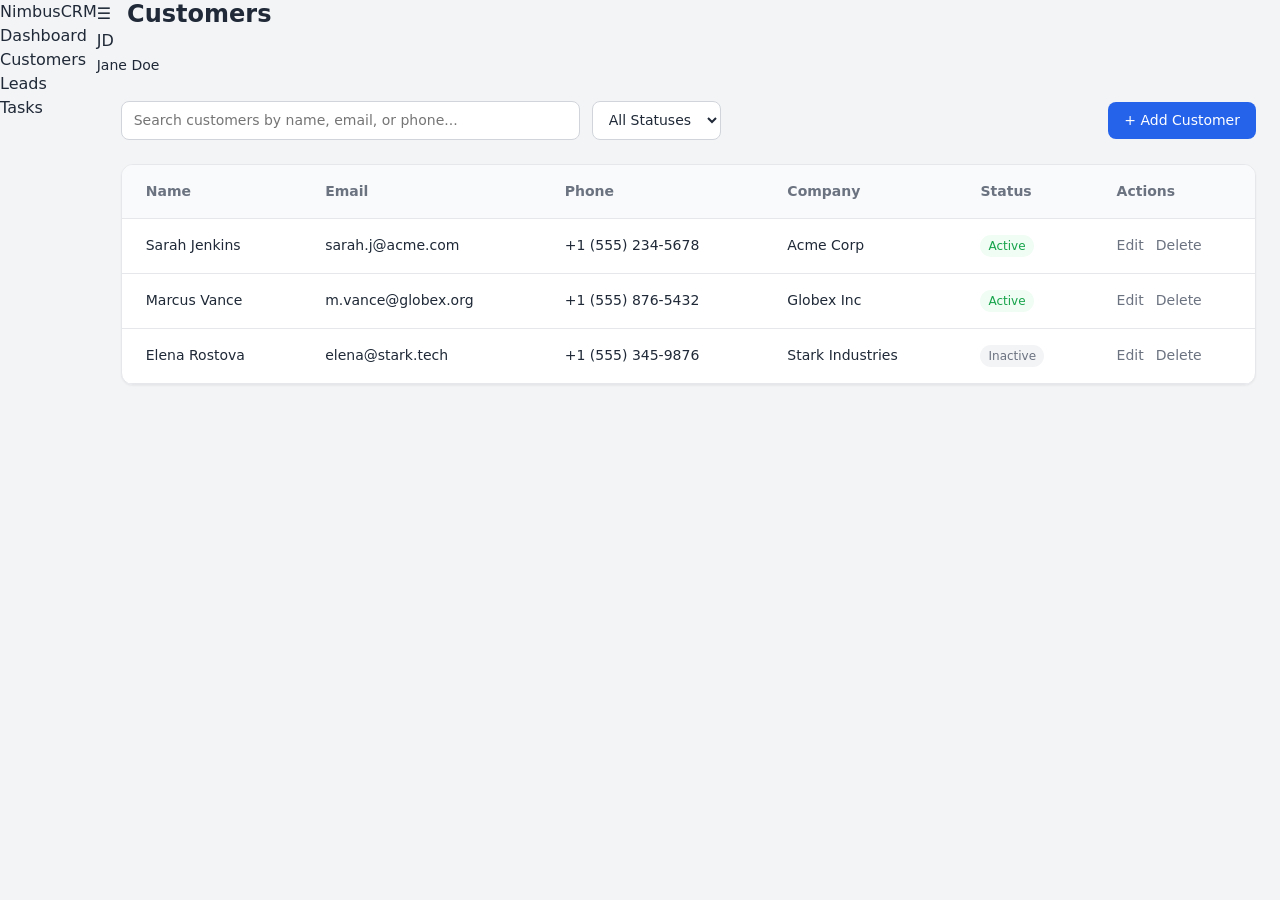
==== customers.html @ c649cdc7 "Completed customers page with working modals" ====
<!DOCTYPE html>
<html lang="en">
<head>
  <meta charset="UTF-8">
  <meta name="viewport" content="width=device-width, initial-scale=1.0">
  <title>Customers - NimbusCRM</title>
  <link rel="stylesheet" href="css/reset.css">
  <link rel="stylesheet" href="css/tokens.css">
  <link rel="stylesheet" href="css/base.css">
  <link rel="stylesheet" href="css/layout.css">
  <style>
    .page-header-actions {
      display: flex;
      align-items: center;
      justify-content: space-between;
      margin-bottom: var(--space-6);
      gap: var(--space-4);
      flex-wrap: wrap;
    }

    .search-filter-bar {
      display: flex;
      gap: var(--space-3);
      flex: 1;
      max-width: 600px;
    }

    .search-input, .filter-select {
      padding: var(--space-2) var(--space-3);
      border: 1px solid var(--color-border-dark);
      border-radius: var(--radius-md);
      font-size: var(--font-size-sm);
      background-color: var(--color-bg-surface);
    }

    .search-input {
      flex: 1;
    }

    .btn-action {
      background-color: var(--color-primary);
      color: white;
      padding: var(--space-2) var(--space-4);
      border-radius: var(--radius-md);
      font-weight: var(--font-weight-medium);
      font-size: var(--font-size-sm);
      transition: background-color var(--transition-fast);
      display: inline-flex;
      align-items: center;
      gap: var(--space-2);
      border: none;
      cursor: pointer;
    }

    .btn-action:hover {
      background-color: var(--color-primary-hover);
    }

    .btn-action--danger {
      background-color: var(--color-danger);
    }

    .btn-action--danger:hover {
      background-color: #b91c1c;
    }

    .table-card {
      background-color: var(--color-bg-surface);
      border: 1px solid var(--color-border);
      border-radius: var(--radius-lg);
      box-shadow: var(--shadow-sm);
      overflow: hidden;
    }

    .data-table {
      width: 100%;
      text-align: left;
      border-collapse: collapse;
    }

    .data-table th,
    .data-table td {
      padding: var(--space-4) var(--space-6);
      font-size: var(--font-size-sm);
      border-bottom: 1px solid var(--color-border);
    }

    .data-table th {
      background-color: var(--color-bg-alt);
      font-weight: var(--font-weight-semibold);
      color: var(--color-text-muted);
    }

    .data-table tr:hover {
      background-color: var(--color-bg-alt);
    }

    .badge {
      display: inline-block;
      padding: 2px 8px;
      border-radius: var(--radius-full);
      font-size: var(--font-size-xs);
      font-weight: var(--font-weight-medium);
    }

    .badge--active {
      background-color: var(--color-success-light);
      color: var(--color-success);
    }

    .badge--inactive {
      background-color: var(--color-bg-body);
      color: var(--color-text-muted);
    }

    .table-actions {
      display: flex;
      gap: var(--space-3);
    }

    .btn-icon {
      color: var(--color-text-muted);
      font-size: var(--font-size-sm);
      transition: color var(--transition-fast);
      background: none;
      border: none;
      cursor: pointer;
    }

    .btn-icon:hover {
      color: var(--color-primary);
    }

    .btn-icon--danger:hover {
      color: var(--color-danger);
    }

    /* Modal Overlay */
    .modal-overlay {
      position: fixed;
      inset: 0;
      background-color: rgba(0, 0, 0, 0.5);
      display: flex;
      align-items: center;
      justify-content: center;
      z-index: 100;
      opacity: 0;
      pointer-events: none;
      transition: opacity var(--transition-normal);
    }

    .modal-overlay.open {
      opacity: 1;
      pointer-events: auto;
    }

    .modal {
      background-color: var(--color-bg-surface);
      border-radius: var(--radius-lg);
      width: 100%;
      max-width: 500px;
      padding: var(--space-6);
      box-shadow: var(--shadow-lg);
    }

    .modal__header {
      display: flex;
      justify-content: space-between;
      align-items: center;
      margin-bottom: var(--space-4);
    }

    .modal__title {
      font-size: var(--font-size-lg);
      font-weight: var(--font-weight-semibold);
    }

    .form-group {
      margin-bottom: var(--space-4);
    }

    .form-label {
      display: block;
      font-size: var(--font-size-sm);
      font-weight: var(--font-weight-medium);
      margin-bottom: var(--space-1);
    }

    .form-input, .form-select {
      width: 100%;
      padding: var(--space-3);
      border: 1px solid var(--color-border-dark);
      border-radius: var(--radius-md);
      font-size: var(--font-size-md);
    }

    .form-input:focus, .form-select:focus {
      outline: none;
      border-color: var(--color-primary);
      box-shadow: 0 0 0 3px var(--color-primary-light);
    }

    .modal__footer {
      display: flex;
      justify-content: flex-end;
      gap: var(--space-3);
      margin-top: var(--space-6);
    }

    .btn-secondary {
      background-color: var(--color-bg-body);
      color: var(--color-text-main);
      padding: var(--space-2) var(--space-4);
      border-radius: var(--radius-md);
      font-weight: var(--font-weight-medium);
      font-size: var(--font-size-sm);
      border: 1px solid var(--color-border-dark);
      cursor: pointer;
      transition: background-color var(--transition-fast);
    }

    .btn-secondary:hover {
      background-color: var(--color-border);
    }
  </style>
</head>
<body>
  <div class="app-container">
    <aside class="sidebar" id="sidebar">
      <div class="sidebar__header">
        <span class="sidebar__logo">NimbusCRM</span>
      </div>
      <nav class="sidebar__nav">
        <ul class="sidebar__menu">
          <li><a href="dashboard.html" class="sidebar__link">Dashboard</a></li>
          <li><a href="customers.html" class="sidebar__link active">Customers</a></li>
          <li><a href="leads.html" class="sidebar__link">Leads</a></li>
          <li><a href="tasks.html" class="sidebar__link">Tasks</a></li>
        </ul>
      </nav>
    </aside>

    <div class="main-content">
      <header class="navbar">
        <div style="display: flex; align-items: center; gap: 1rem;">
          <button class="navbar__toggler" id="sidebarToggler" aria-label="Toggle Navigation">☰</button>
          <h1 class="navbar__title">Customers</h1>
        </div>
        <div class="navbar__actions">
          <div class="user-profile">
            <div class="user-profile__avatar">JD</div>
            <span style="font-size: var(--font-size-sm); font-weight: var(--font-weight-medium);">Jane Doe</span>
          </div>
        </div>
      </header>

      <main class="content-wrapper">
        <div class="page-header-actions">
          <div class="search-filter-bar">
            <input type="text" id="searchInput" class="search-input" placeholder="Search customers by name, email, or phone...">
            <select id="statusFilter" class="filter-select">
              <option value="">All Statuses</option>
              <option value="Active">Active</option>
              <option value="Inactive">Inactive</option>
            </select>
          </div>
          <button id="openModalBtn" class="btn-action">+ Add Customer</button>
        </div>

        <div class="table-card">
          <table class="data-table">
            <thead>
              <tr>
                <th>Name</th>
                <th>Email</th>
                <th>Phone</th>
                <th>Company</th>
                <th>Status</th>
                <th>Actions</th>
              </tr>
            </thead>
            <tbody id="customerTableBody">
              <tr>
                <td>Sarah Jenkins</td>
                <td>sarah.j@acme.com</td>
                <td>+1 (555) 234-5678</td>
                <td>Acme Corp</td>
                <td><span class="badge badge--active">Active</span></td>
                <td>
                  <div class="table-actions">
                    <button class="btn-icon" title="Edit">Edit</button>
                    <button class="btn-icon btn-icon--danger delete-btn" title="Delete">Delete</button>
                  </div>
                </td>
              </tr>
              <tr>
                <td>Marcus Vance</td>
                <td>m.vance@globex.org</td>
                <td>+1 (555) 876-5432</td>
                <td>Globex Inc</td>
                <td><span class="badge badge--active">Active</span></td>
                <td>
                  <div class="table-actions">
                    <button class="btn-icon" title="Edit">Edit</button>
                    <button class="btn-icon btn-icon--danger delete-btn" title="Delete">Delete</button>
                  </div>
                </td>
              </tr>
              <tr>
                <td>Elena Rostova</td>
                <td>elena@stark.tech</td>
                <td>+1 (555) 345-9876</td>
                <td>Stark Industries</td>
                <td><span class="badge badge--inactive">Inactive</span></td>
                <td>
                  <div class="table-actions">
                    <button class="btn-icon" title="Edit">Edit</button>
                    <button class="btn-icon btn-icon--danger delete-btn" title="Delete">Delete</button>
                  </div>
                </td>
              </tr>
            </tbody>
          </table>
        </div>
      </main>
    </div>
  </div>

  <!-- Add Customer Modal -->
  <div id="customerModal" class="modal-overlay">
    <div class="modal">
      <div class="modal__header">
        <h2 class="modal__title" id="modalTitle">Add New Customer</h2>
        <button type="button" id="closeModalBtn" class="btn-icon" aria-label="Close modal">✕</button>
      </div>
      <form id="customerForm">
        <div class="form-group">
          <label class="form-label" for="custName">Full Name</label>
          <input type="text" id="custName" class="form-input" required placeholder="e.g. John Smith">
        </div>
        <div class="form-group">
          <label class="form-label" for="custEmail">Email Address</label>
          <input type="email" id="custEmail" class="form-input" required placeholder="john@example.com">
        </div>
        <div class="form-group">
          <label class="form-label" for="custPhone">Phone Number</label>
          <input type="tel" id="custPhone" class="form-input" required placeholder="+1 (555) 000-0000">
        </div>
        <div class="form-group">
          <label class="form-label" for="custCompany">Company</label>
          <input type="text" id="custCompany" class="form-input" required placeholder="Company Name">
        </div>
        <div class="form-group">
          <label class="form-label" for="custStatus">Status</label>
          <select id="custStatus" class="form-select">
            <option value="Active">Active</option>
            <option value="Inactive">Inactive</option>
          </select>
        </div>
        <div class="modal__footer">
            <button type="button" id="cancelModalBtn" class="btn-secondary">Cancel</button>
            <button type="submit" class="btn-action">Save Customer</button>
        </div>
      </form>
    </div>
  </div>

  <!-- Custom Delete Confirmation Modal -->
  <div id="deleteModal" class="modal-overlay">
    <div class="modal">
      <div class="modal__header">
        <h2 class="modal__title">Confirm Deletion</h2>
        <button id="closeDeleteModalBtn" class="btn-icon">✕</button>
      </div>
      <div style="margin-bottom: var(--space-6);">
        <p style="font-size: var(--font-size-sm); color: var(--color-text-muted); line-height: 1.5;">
          Are you sure you want to delete <strong id="deleteCustomerName" style="color: var(--color-text-main);"></strong>? This action cannot be undone.
        </p>
      </div>
      <div class="modal__footer">
        <button type="button" id="cancelDeleteBtn" class="btn-secondary">Cancel</button>
        <button type="button" id="confirmDeleteBtn" class="btn-action btn-action--danger">Delete</button>
      </div>
    </div>
  </div>

  <script type="module">
    import { qs, qsa, toggleClass } from './js/dom.js';

    document.addEventListener('DOMContentLoaded', () => {
      const sidebarToggler = qs('#sidebarToggler');
      const sidebar = qs('#sidebar');
      if (sidebarToggler && sidebar) {
        sidebarToggler.addEventListener('click', () => toggleClass(sidebar, 'open'));
      }

      // Add Customer Modal elements
      const modal = qs('#customerModal');
      const openModalBtn = qs('#openModalBtn');
      const closeModalBtn = qs('#closeModalBtn');
      const cancelModalBtn = qs('#cancelModalBtn');
      const customerForm = qs('#customerForm');
      const tableBody = qs('#customerTableBody');

      const openAddModal = () => toggleClass(modal, 'open');
      const closeAddModal = () => {
      modal.classList.remove('open');
        const form = qs('#customerForm') || qs('#leadForm');
            if (form) {
                form.reset();
            }
            qsa('.form-input, .form-select', form).forEach(el => {
                el.classList.remove('error');
            });
      };

      if (openModalBtn) openModalBtn.addEventListener('click', openAddModal);
      if (closeModalBtn) closeModalBtn.addEventListener('click', closeAddModal);
      if (cancelModalBtn) cancelModalBtn.addEventListener('click', closeAddModal);

      // Outside click for Add Modal
      if (modal) {
        modal.addEventListener('click', (e) => {
          if (e.target === modal) closeAddModal();
        });
      }

      // Delete Confirmation Modal elements
      const deleteModal = qs('#deleteModal');
      const closeDeleteModalBtn = qs('#closeDeleteModalBtn');
      const cancelDeleteBtn = qs('#cancelDeleteBtn');
      const confirmDeleteBtn = qs('#confirmDeleteBtn');
      const deleteCustomerNameEl = qs('#deleteCustomerName');
      
      let rowToDelete = null;

      const openDeleteModal = (row) => {
        rowToDelete = row;
        const name = row.children[0].innerText;
        deleteCustomerNameEl.innerText = name;
        toggleClass(deleteModal, 'open');
      };

      const closeDeleteModal = () => {
        deleteModal.classList.remove('open');
        rowToDelete = null;
      };

      if (deleteModal) {
        deleteModal.addEventListener('click', (e) => {
          if (e.target === deleteModal) closeDeleteModal();
        });
      }

      if (closeDeleteModalBtn) closeDeleteModalBtn.addEventListener('click', closeDeleteModal);
      if (cancelDeleteBtn) cancelDeleteBtn.addEventListener('click', closeDeleteModal);

      if (confirmDeleteBtn) {
        confirmDeleteBtn.addEventListener('click', () => {
          if (rowToDelete) {
            rowToDelete.remove();
          }
          closeDeleteModal();
        });
      }

      // Global Escape Key Listener for all modals
      document.addEventListener('keydown', (e) => {
        if (e.key === 'Escape') {
          closeAddModal();
          closeDeleteModal();
        }
      });

      // Helper to attach deletion trigger to row
      const attachDeleteHandler = (btn) => {
        btn.addEventListener('click', (e) => {
          const row = e.target.closest('tr');
          openDeleteModal(row);
        });
      };

      // Add Customer Form Submit
      if (customerForm) {
        customerForm.addEventListener('submit', (e) => {
          e.preventDefault();
          const name = qs('#custName').value;
          const email = qs('#custEmail').value;
          const phone = qs('#custPhone').value;
          const company = qs('#custCompany').value;
          const status = qs('#custStatus').value;

          const badgeClass = status === 'Active' ? 'badge--active' : 'badge--inactive';

          const newRow = document.createElement('tr');
          newRow.innerHTML = `
            <td>${name}</td>
            <td>${email}</td>
            <td>${phone}</td>
            <td>${company}</td>
            <td><span class="badge ${badgeClass}">${status}</span></td>
            <td>
              <div class="table-actions">
                <button class="btn-icon" title="Edit">Edit</button>
                <button class="btn-icon btn-icon--danger delete-btn" title="Delete">Delete</button>
              </div>
            </td>
          `;

          attachDeleteHandler(newRow.querySelector('.delete-btn'));

          tableBody.appendChild(newRow);
          closeAddModal();
        });
      }

      // Attach initial delete handlers
      qsa('.delete-btn', tableBody).forEach(attachDeleteHandler);

      // Search & Status Filter
      const searchInput = qs('#searchInput');
      const statusFilter = qs('#statusFilter');

      const filterTable = () => {
        const searchTerm = searchInput.value.toLowerCase();
        const statusValue = statusFilter.value;
        const rows = qsa('tr', tableBody);

        rows.forEach(row => {
          const text = row.innerText.toLowerCase();
          const statusBadge = qs('.badge', row).innerText;
          const matchesSearch = text.includes(searchTerm);
          const matchesStatus = !statusValue || statusBadge === statusValue;

          row.style.display = (matchesSearch && matchesStatus) ? '' : 'none';
        });
      };

      if (searchInput) searchInput.addEventListener('input', filterTable);
      if (statusFilter) statusFilter.addEventListener('change', filterTable);
    });
  </script>
</body>
</html>
---- css/tokens.css ----
:root {
  /* Colors */
  --color-primary: #2563eb;
  --color-primary-hover: #1d4ed8;
  --color-primary-light: #eff6ff;
  
  --color-success: #16a34a;
  --color-success-light: #f0fdf4;
  --color-warning: #ca8a04;
  --color-warning-light: #fefce8;
  --color-danger: #dc2626;
  --color-danger-light: #fef2f2;
  
  --color-text-main: #1f2937;
  --color-text-muted: #6b7280;
  --color-text-light: #9ca3af;
  
  --color-bg-body: #f3f4f6;
  --color-bg-surface: #ffffff;
  --color-bg-alt: #f9fafb;
  
  --color-border: #e5e7eb;
  --color-border-dark: #d1d5db;

  /* Typography */
  --font-family: system-ui, -apple-system, BlinkMacSystemFont, "Segoe UI", Roboto, Oxygen, Ubuntu, Cantarell, sans-serif;
  --font-size-xs: 0.75rem;
  --font-size-sm: 0.875rem;
  --font-size-md: 1rem;
  --font-size-lg: 1.125rem;
  --font-size-xl: 1.25rem;
  --font-size-2xl: 1.5rem;
  
  --font-weight-normal: 400;
  --font-weight-medium: 500;
  --font-weight-semibold: 600;
  --font-weight-bold: 700;

  /* Spacing */
  --space-1: 0.25rem;
  --space-2: 0.5rem;
  --space-3: 0.75rem;
  --space-4: 1rem;
  --space-5: 1.25rem;
  --space-6: 1.5rem;
  --space-8: 2rem;
  --space-10: 2.5rem;
  --space-12: 3rem;

  /* Borders & Shadows */
  --radius-sm: 0.375rem;
  --radius-md: 0.5rem;
  --radius-lg: 0.75rem;
  --radius-full: 9999px;

  --shadow-sm: 0 1px 2px 0 rgba(0, 0, 0, 0.05);
  --shadow-md: 0 4px 6px -1px rgba(0, 0, 0, 0.1), 0 2px 4px -2px rgba(0, 0, 0, 0.1);
  --shadow-lg: 0 10px 15px -3px rgba(0, 0, 0, 0.1), 0 4px 6px -4px rgba(0, 0, 0, 0.1);

  /* Transitions */
  --transition-fast: 150ms ease-in-out;
  --transition-normal: 250ms ease-in-out;
}
---- css/base.css ----
body {
  background-color: var(--color-bg-body);
  color: var(--color-text-main);
  font-family: var(--font-family);
  min-height: 100vh;
}

/* Typography Helpers */
h1, h2, h3, h4, h5, h6 {
  font-weight: var(--font-weight-semibold);
  color: var(--color-text-main);
  line-height: 1.2;
}

h1 { font-size: var(--font-size-2xl); }
h2 { font-size: var(--font-size-xl); }
h3 { font-size: var(--font-size-lg); }

/* Focus States */
:focus-visible {
  outline: 2px solid var(--color-primary);
  outline-offset: 2px;
}
---- css/layout.css ----
.app-container {
  display: flex;
  min-height: 100vh;
  background-color: var(--color-bg-body);
}

.main-content {
  flex: 1;
  display: flex;
  flex-direction: column;
  min-width: 0;
}

.content-wrapper {
  padding: var(--space-6);
  flex: 1;
  max-width: 1440px;
  width: 100%;
  margin: 0 auto;
}

@media (max-width: 768px) {
  .content-wrapper {
    padding: var(--space-4);
  }
}
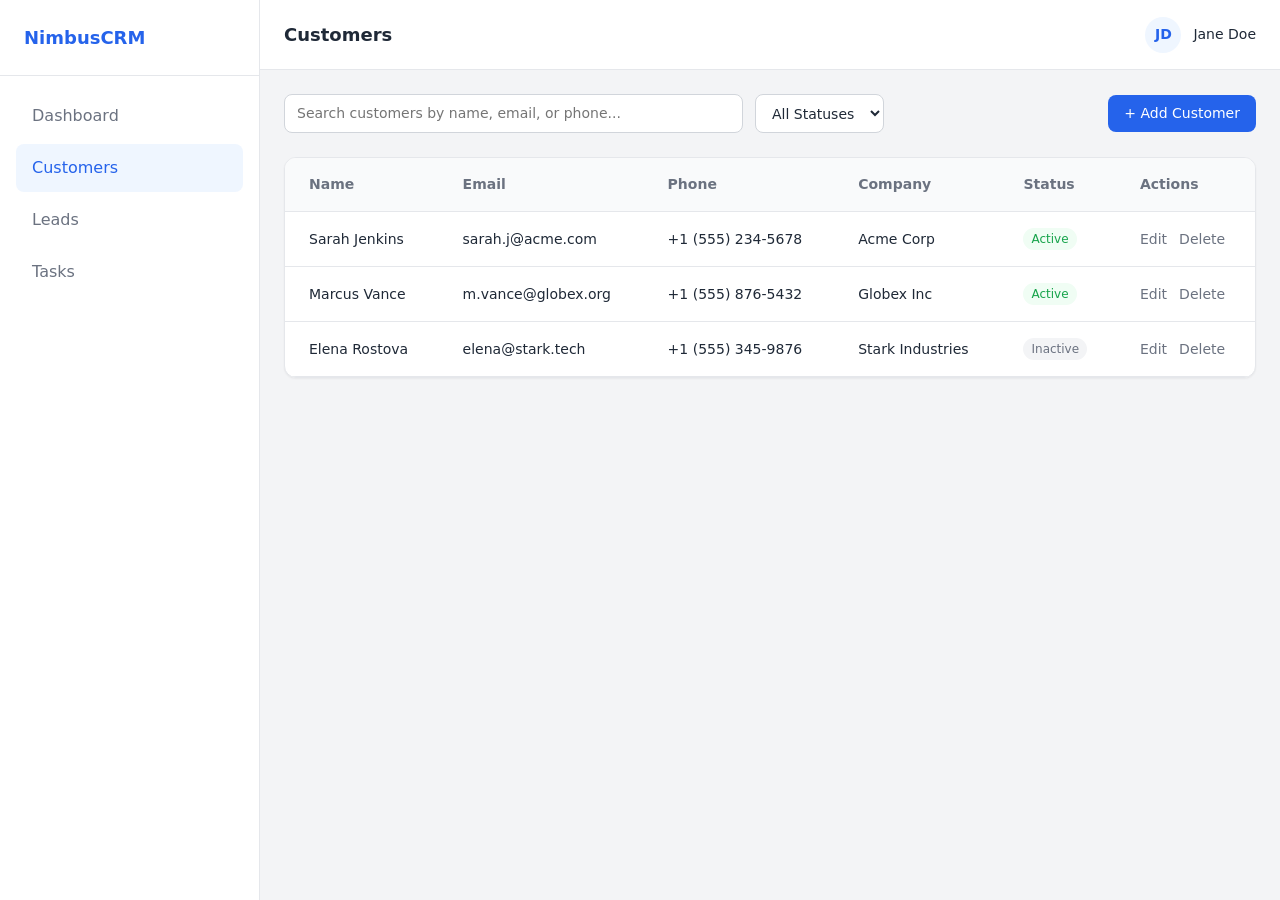
==== commit cef319a2: "Completed final designing and polish" ====
--- a/customers.html
+++ b/customers.html
@@ -8,6 +8,7 @@
   <link rel="stylesheet" href="css/tokens.css">
   <link rel="stylesheet" href="css/base.css">
   <link rel="stylesheet" href="css/layout.css">
+  <link rel="stylesheet" href="css/polish.css">
   <style>
     .page-header-actions {
       display: flex;
--- a/css/layout.css
+++ b/css/layout.css
@@ -1,26 +1,248 @@
+/* =========================================================
+   CORE SHELL LAYOUT
+   ========================================================= */
 .app-container {
   display: flex;
   min-height: 100vh;
   background-color: var(--color-bg-body);
-}
-
+  position: relative;
+}
+
+/* Sidebar */
+.sidebar {
+  width: 260px;
+  background-color: var(--color-bg-surface);
+  border-right: 1px solid var(--color-border);
+  display: flex;
+  flex-direction: column;
+  position: fixed;
+  top: 0;
+  bottom: 0;
+  left: 0;
+  z-index: 50;
+  transition: transform var(--transition-normal);
+}
+
+.sidebar__header {
+  padding: var(--space-6);
+  display: flex;
+  align-items: center;
+  justify-content: space-between;
+  border-bottom: 1px solid var(--color-border);
+}
+
+.sidebar__logo {
+  font-size: var(--font-size-lg);
+  font-weight: var(--font-weight-bold);
+  color: var(--color-primary);
+}
+
+.sidebar__nav {
+  padding: var(--space-4);
+  flex: 1;
+  overflow-y: auto;
+}
+
+.sidebar__menu {
+  display: flex;
+  flex-direction: column;
+  gap: var(--space-1);
+}
+
+.sidebar__link {
+  display: flex;
+  align-items: center;
+  gap: var(--space-3);
+  padding: var(--space-3) var(--space-4);
+  color: var(--color-text-muted);
+  border-radius: var(--radius-md);
+  font-weight: var(--font-weight-medium);
+  transition: background-color var(--transition-fast), color var(--transition-fast);
+}
+
+.sidebar__link:hover {
+  background-color: var(--color-bg-alt);
+  color: var(--color-text-main);
+}
+
+.sidebar__link.active {
+  background-color: var(--color-primary-light);
+  color: var(--color-primary);
+}
+
+/* Main Content Area */
 .main-content {
   flex: 1;
+  margin-left: 260px;
   display: flex;
   flex-direction: column;
   min-width: 0;
-}
-
+  transition: margin-left var(--transition-normal);
+}
+
+/* Navbar */
+.navbar {
+  height: 70px;
+  background-color: var(--color-bg-surface);
+  border-bottom: 1px solid var(--color-border);
+  display: flex;
+  align-items: center;
+  justify-content: space-between;
+  padding: 0 var(--space-6);
+  position: sticky;
+  top: 0;
+  z-index: 40;
+}
+
+.navbar__toggler {
+  display: none;
+  font-size: var(--font-size-xl);
+  color: var(--color-text-main);
+  padding: var(--space-2);
+  background: transparent;
+  border: none;
+  cursor: pointer;
+}
+
+.navbar__title {
+  font-size: var(--font-size-lg);
+  font-weight: var(--font-weight-semibold);
+}
+
+.navbar__actions {
+  display: flex;
+  align-items: center;
+  gap: var(--space-4);
+}
+
+.user-profile {
+  display: flex;
+  align-items: center;
+  gap: var(--space-3);
+}
+
+.user-profile__avatar {
+  width: 36px;
+  height: 36px;
+  border-radius: var(--radius-full);
+  background-color: var(--color-primary-light);
+  color: var(--color-primary);
+  display: flex;
+  align-items: center;
+  justify-content: center;
+  font-weight: var(--font-weight-semibold);
+  font-size: var(--font-size-sm);
+}
+
+/* Content Wrapper */
 .content-wrapper {
   padding: var(--space-6);
   flex: 1;
-  max-width: 1440px;
+  max-width: 1440px; /* 1440px Upper Bound */
   width: 100%;
   margin: 0 auto;
 }
 
+/* Global Table Responsive Fix */
+.table-card {
+  width: 100%;
+  overflow-x: auto; /* Enable horizontal scrolling */
+  -webkit-overflow-scrolling: touch;
+}
+
+.data-table {
+  min-width: 768px; /* Prevent columns from squishing to death */
+}
+
+/* =========================================================
+   RESPONSIVE BREAKPOINTS
+   ========================================================= */
+
+/* 1024px: Tablet Landscape & Small Desktop */
+@media (max-width: 1024px) {
+  .sidebar {
+    transform: translateX(-100%);
+  }
+  
+  .sidebar.open {
+    transform: translateX(0);
+  }
+
+  .main-content {
+    margin-left: 0;
+  }
+
+  .navbar__toggler {
+    display: block;
+  }
+}
+
+/* 768px: Tablet Portrait */
 @media (max-width: 768px) {
   .content-wrapper {
     padding: var(--space-4);
   }
+  
+  .navbar {
+    padding: 0 var(--space-4);
+    height: 60px;
+  }
+  
+  /* Stack Action Bars */
+  .page-header-actions {
+    flex-direction: column !important;
+    align-items: stretch !important;
+  }
+  
+  .search-filter-bar {
+    max-width: 100% !important;
+    flex-wrap: wrap;
+  }
+}
+
+/* 375px: Standard Mobile View */
+@media (max-width: 375px) {
+  /* Force filters to stack fully on mobile */
+  .search-filter-bar {
+    flex-direction: column;
+  }
+  
+  .search-input, 
+  .filter-select {
+    width: 100%;
+  }
+
+  /* Make Add button full width for thumbs */
+  .btn-action {
+    width: 100%;
+    justify-content: center;
+  }
+
+  /* Contain modals within small viewports */
+  .modal {
+    margin: var(--space-4);
+    padding: var(--space-4) !important;
+    max-height: 90vh;
+    overflow-y: auto;
+  }
+
+  /* Tweak Dashboard KPI spacing */
+  .dashboard-grid {
+    gap: var(--space-4) !important;
+  }
+}
+
+/* 320px: Extreme Small Mobile (Stress Test) */
+@media (max-width: 320px) {
+  html {
+    font-size: 14px; /* Proportionally scale down all em/rem typography */
+  }
+  
+  .navbar__title {
+    font-size: var(--font-size-md);
+  }
+  
+  .content-wrapper {
+    padding: var(--space-3);
+  }
 }
--- a/css/polish.css
+++ b/css/polish.css
@@ -0,0 +1,81 @@
+/* =========================================================
+   PHASE 10: FINAL POLISH & MICRO-INTERACTIONS
+   ========================================================= */
+
+/* Smooth Transitions Everywhere */
+button, 
+a, 
+input, 
+select, 
+.sidebar, 
+.modal-overlay, 
+.data-table tr {
+  transition: all var(--transition-fast);
+}
+
+/* Enhanced Focus States for Accessibility */
+input:focus-visible, 
+select:focus-visible, 
+button:focus-visible, 
+a:focus-visible {
+  outline: 2px solid var(--color-primary);
+  outline-offset: 2px;
+}
+
+/* Button & Interactive Hover Polish */
+.btn-action:hover {
+  transform: translateY(-1px);
+  box-shadow: var(--shadow-sm);
+}
+
+.btn-action:active {
+  transform: translateY(0);
+}
+
+.data-table tbody tr {
+  transition: background-color var(--transition-fast), transform var(--transition-fast);
+}
+
+.data-table tbody tr:hover {
+  background-color: var(--color-bg-alt);
+}
+
+/* Table Empty State Styling */
+.table-empty-state {
+  display: none;
+  text-align: center;
+  padding: var(--space-12) var(--space-6);
+  color: var(--color-text-muted);
+}
+
+.table-empty-state__icon {
+  font-size: 2.5rem;
+  margin-bottom: var(--space-3);
+  color: var(--color-text-light);
+}
+
+.table-empty-state__title {
+  font-size: var(--font-size-md);
+  font-weight: var(--font-weight-semibold);
+  color: var(--color-text-main);
+  margin-bottom: var(--space-1);
+}
+
+.table-empty-state__desc {
+  font-size: var(--font-size-sm);
+  color: var(--color-text-muted);
+}
+
+/* Modal Open/Close Micro-transition */
+.modal-overlay {
+  backdrop-filter: blur(2px);
+}
+
+.modal {
+  transform: scale(0.95);
+  transition: transform var(--transition-normal), opacity var(--transition-normal);
+}
+
+.modal-overlay.open .modal {
+  transform: scale(1);
+}
